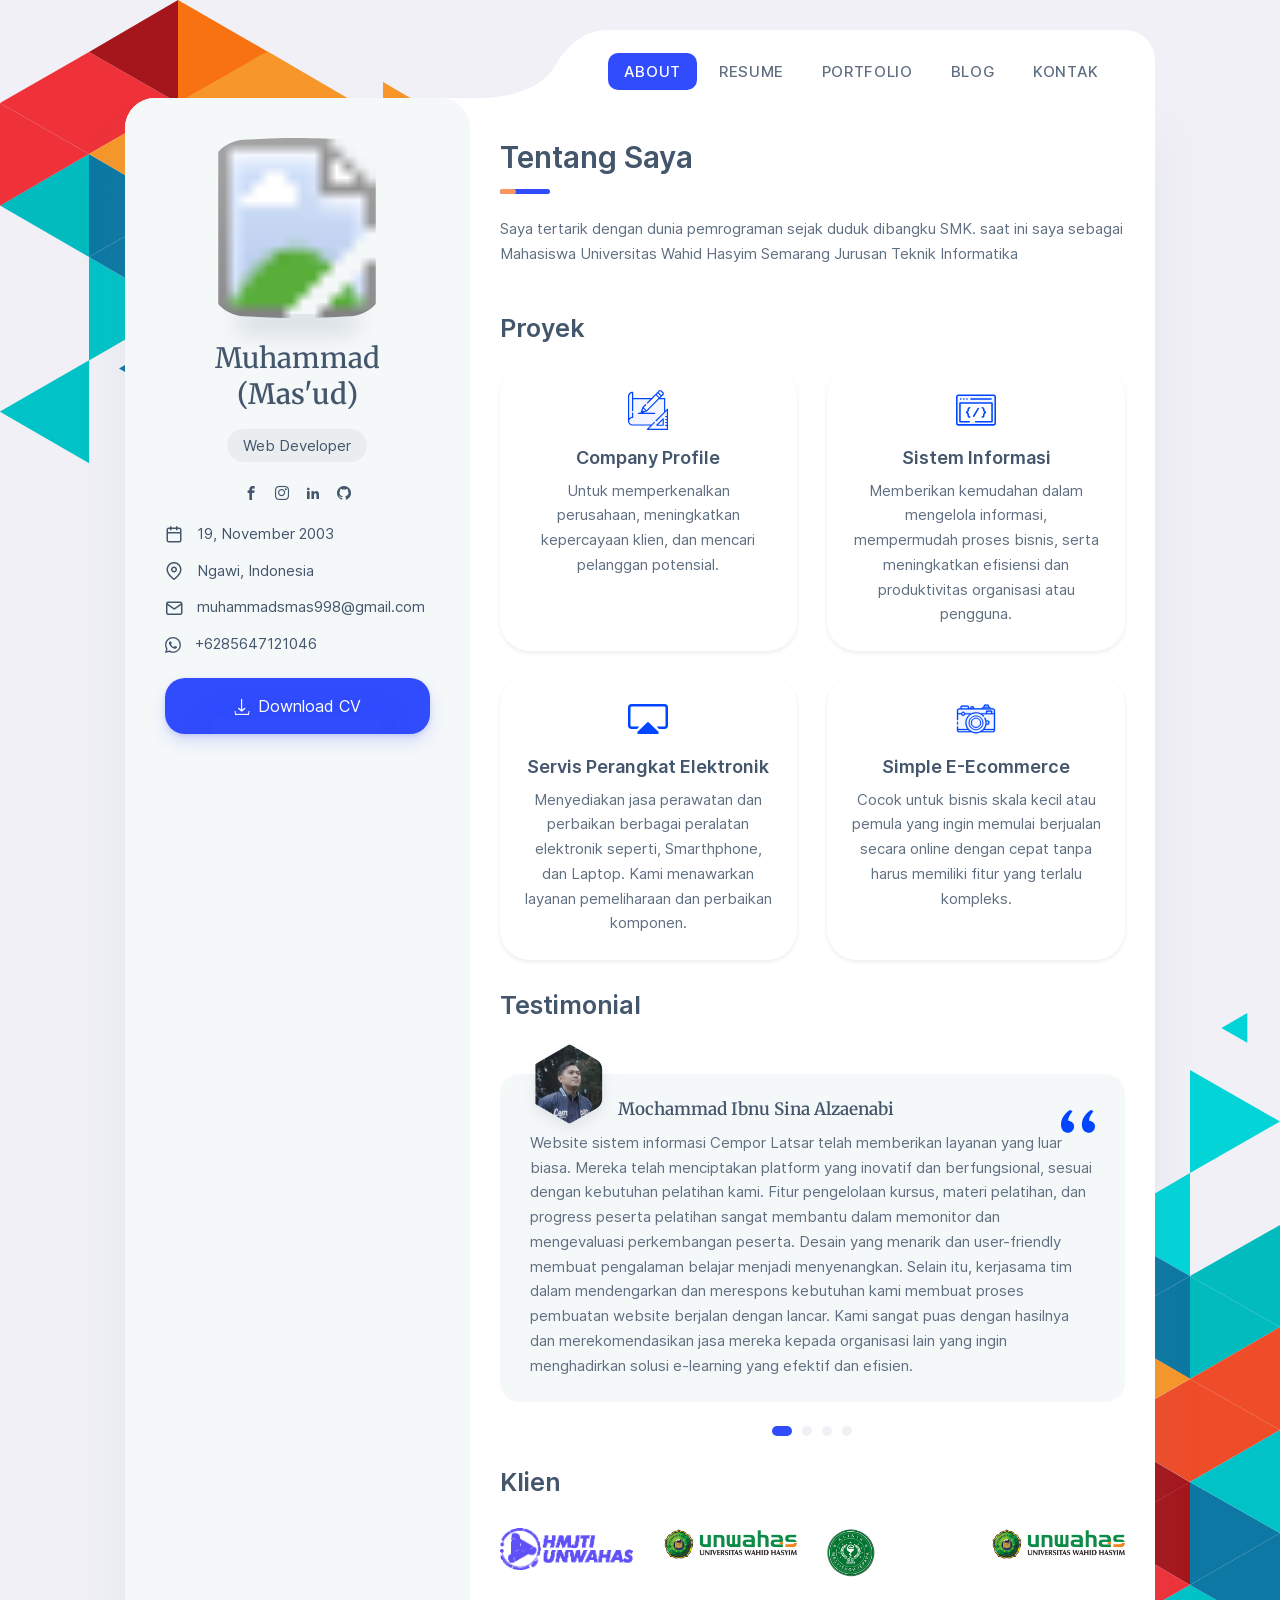
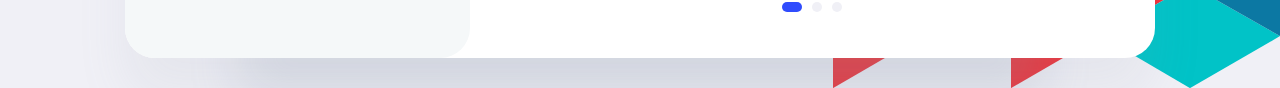
==== index.html @ fe489a7d "first commit" ====
<!DOCTYPE html>
<html lang="en">

<head>
	<meta charset="utf-8" />
	<title>Muhammad Mas'ud - About</title>

	<!-- Meta Data -->
	<meta http-equiv="X-UA-Compatible" content="IE=edge">
	<meta name="viewport" content="width=device-width, initial-scale=1, shrink-to-fit=no">
	<meta name="format-detection" content="telephone=no" />
	<meta name="format-detection" content="address=no" />
	<meta name="author" content="Muhammad Mas'ud" />
	<meta name="description" content="Muhammad Mas'ud" />

	<!-- Twitter data -->
	<meta name="twitter:card" content="summary_large_image">
	<meta name="twitter:site" content="@muhammad mas'ud">
	<meta name="twitter:title" content="Muhammad Mas'ud">
	<meta name="twitter:description" content="Muhammad Mas'ud">
	<meta name="twitter:image" content="./assets/images/social.html">

	<!-- Open Graph data -->
	<meta property="og:title" content="Muhammad Mas'ud" />
	<meta property="og:type" content="website" />
	<meta property="og:url" content="https://mmuhammadmasud.site" />
	<meta property="og:image" content="./assets/images/social.html" />
	<meta property="og:description" content="Muhammad Mas'ud" />
	<meta property="og:site_name" content="Muhammad Mas'ud" />

	<!-- Favicons -->
	<link rel="apple-touch-icon" sizes="57x57" href="./assets/favicon/apple-icon-57x57.png">
	<link rel="apple-touch-icon" sizes="60x60" href="./assets/favicon/apple-icon-60x60.png">
	<link rel="apple-touch-icon" sizes="72x72" href="./assets/favicon/apple-icon-72x72.png">
	<link rel="apple-touch-icon" sizes="76x76" href="./assets/favicon/apple-icon-76x76.png">
	<link rel="apple-touch-icon" sizes="114x114" href="./assets/favicon/apple-icon-114x114.png">
	<link rel="apple-touch-icon" sizes="120x120" href="./assets/favicon/apple-icon-120x120.png">
	<link rel="apple-touch-icon" sizes="144x144" href="./assets/favicon/apple-icon-144x144.png">
	<link rel="apple-touch-icon" sizes="152x152" href="./assets/favicon/apple-icon-152x152.png">
	<link rel="apple-touch-icon" sizes="180x180" href="./assets/favicon/apple-icon-180x180.png">
	<link rel="icon" type="image/png" sizes="192x192" href="./assets/favicon/android-icon-192x192.png">
	<link rel="icon" type="image/png" sizes="32x32" href="./assets/favicon/favicon-32x32.png">
	<link rel="icon" type="image/png" sizes="96x96" href="./assets/favicon/favicon-96x96.png">
	<link rel="icon" type="image/png" sizes="16x16" href="./assets/favicon/favicon-16x16.png">
	<link rel="manifest" href="./assets/favicon/manifest.json">
	<meta name="msapplication-TileColor" content="#ffffff">
	<meta name="msapplication-TileImage" content="./assets/favicon/ms-icon-144x144.png">
	<meta name="theme-color" content="#0043FF">
	<link rel="shortcut icon" href="./assets/favicon/favicon-16x16.png" type="image/png">

	<!-- Styles -->
	<link rel="stylesheet" type="text/css" href="./assets/styles/style.css" />
	<link rel="stylesheet" type="text/css" href="./assets/demo/style-demo.css" />

</head>

<body class="bg-triangles-2 full-page">
	<!-- Preloader -->
	<div class="preloader">
		<div class="preloader__wrap">
			<svg class="spinner-container" viewBox="0 0 52 52">
				<circle class="path" cx="26px" cy="26px" r="20px" fill="none" stroke-width="4px" />
			</svg>
			<div class="preloader__progress"><span></span></div>
		</div>
	</div>

	<main class="main">
		<!-- Menu -->
		<div class="circle-menu">
			<div class="hamburger">
				<div class="line"></div>
				<div class="line"></div>
				<div class="line"></div>
				<div class="hamburger__text">MENU</div>
			</div>
		</div>

		<div class="nav-wrap">
			<ul class="nav">
				<li class="nav__item"><a class="active" href="http://localhost/companyprofile/">About</a></li>
				<li class="nav__item"><a href="http://localhost/companyprofile/resume.html">Resume</a></li>
				<li class="nav__item"><a href="http://localhost/companyprofile/portfolio.html">Portfolio</a></li>
				<li class="nav__item"><a href="http://localhost/companyprofile/blog.html">Blog</a></li>
				<li class="nav__item"><a href="http://localhost/companyprofile/contact.html">Kontak</a></li>
			</ul>
		</div>

		<div class="wrapper sticky-parent">
			<!-- Sidebar -->
			<aside class="sidebar">
				<div class="sticky-column">

				</div>
			</aside>

			<!-- Content -->
			<div class="content">
				<!-- About -->
				<div class="section mt-0">
					<h1 class="title title--h1 title__separate">Tentang Saya</h1>
					<div class="pt-2 pt-sm-3">
						<p>Saya tertarik dengan dunia pemrograman sejak duduk dibangku SMK. saat ini saya sebagai Mahasiswa Universitas Wahid Hasyim Semarang Jurusan Teknik Informatika</p>
					</div>
				</div>

				<!-- What -->
				<div class="section">
					<h2 class="title title--h2">Proyek</h2>
					<div class="row">
						<!-- Case Item -->
						<div class="col-12 col-lg-6 case-item-wrap">
							<div class="case-item border-0 shadow-sm">
								<img class="case-item__icon" src="./assets/img/icon-design.svg" alt="" />
								<h3 class="title title--h3">Company Profile</h3>
								<p class="case-item__caption">Untuk memperkenalkan perusahaan, meningkatkan kepercayaan klien,
									dan mencari pelanggan potensial.</p>
							</div>
						</div>

						<!-- Case Item -->
						<div class="col-12 col-lg-6 case-item-wrap">
							<div class="case-item border-0 shadow-sm">
								<img class="case-item__icon" src="./assets/img/icon-dev.svg" alt="" />
								<h3 class="title title--h3">Sistem Informasi</h3>
								<p class="case-item__caption">Memberikan kemudahan dalam mengelola informasi, mempermudah proses
									bisnis, serta meningkatkan efisiensi dan produktivitas organisasi atau pengguna.</p>
							</div>
						</div>

						<!-- Case Item -->
						<div class="col-12 col-lg-6 case-item-wrap">
							<div class="case-item border-0 shadow-sm">
								<svg class="case-item__icon" style="color: 0045FF;" xmlns="http://www.w3.org/2000/svg" width="16"
									height="16" fill="currentColor" class="bi bi-cast" viewBox="0 0 16 16">
									<path
										d="m7.646 9.354-3.792 3.792a.5.5 0 0 0 .353.854h7.586a.5.5 0 0 0 .354-.854L8.354 9.354a.5.5 0 0 0-.708 0z" />
									<path
										d="M11.414 11H14.5a.5.5 0 0 0 .5-.5v-7a.5.5 0 0 0-.5-.5h-13a.5.5 0 0 0-.5.5v7a.5.5 0 0 0 .5.5h3.086l-1 1H1.5A1.5 1.5 0 0 1 0 10.5v-7A1.5 1.5 0 0 1 1.5 2h13A1.5 1.5 0 0 1 16 3.5v7a1.5 1.5 0 0 1-1.5 1.5h-2.086l-1-1z" />
								</svg>
								<h3 class="title title--h3">Servis Perangkat Elektronik</h3>
								<p class="case-item__caption">Menyediakan jasa perawatan dan perbaikan berbagai peralatan elektronik seperti, Smarthphone, dan Laptop. Kami menawarkan layanan pemeliharaan dan perbaikan komponen.</p>
							</div>
						</div>

						<!-- Case Item -->
						<div class="col-12 col-lg-6 case-item-wrap">
							<div class="case-item border-0 shadow-sm">
								<img class="case-item__icon" src="./assets/img/icon-photo.svg" alt="" />
								<h3 class="title title--h3">Simple E-Ecommerce</h3>
								<p class="case-item__caption">Cocok untuk bisnis skala kecil atau pemula yang ingin memulai
									berjualan secara online dengan cepat tanpa harus memiliki fitur yang terlalu kompleks.</p>
							</div>
						</div>
					</div>
				</div>

				<!-- Testimonials -->
				<div class="section">
					<h2 class="title title--h2">Testimonial</h2>
					<div class="swiper-container js-carousel-review">
						<div class="swiper-wrapper">

							<!-- Item review -->
							<div class="swiper-slide review-item">
								<svg class="avatar avatar--80" viewBox="0 0 84 84">
									<g class="avatar__hexagon">
										<image xlink:href="./assets/img/20230707203414.png" height="100%" width="100%" />
									</g>
								</svg>
								<h4 class="title title--h3">Mochammad Ibnu Sina Alzaenabi</h4>
								<p class="review-item__caption">Website sistem informasi Cempor Latsar
									telah memberikan layanan yang luar biasa. Mereka telah menciptakan platform yang inovatif dan
									berfungsional, sesuai dengan kebutuhan pelatihan kami. Fitur pengelolaan kursus, materi
									pelatihan, dan progress peserta pelatihan sangat membantu dalam memonitor dan mengevaluasi
									perkembangan peserta. Desain yang menarik dan user-friendly membuat pengalaman belajar
									menjadi menyenangkan. Selain itu, kerjasama tim dalam mendengarkan dan merespons kebutuhan
									kami membuat proses pembuatan website berjalan dengan lancar. Kami sangat puas dengan
									hasilnya dan merekomendasikan jasa mereka kepada organisasi lain yang ingin menghadirkan
									solusi e-learning yang efektif dan efisien.</p>
							</div>

							<!-- Item review -->
							<div class="swiper-slide review-item">
								<svg class="avatar avatar--80" viewBox="0 0 84 84">
									<g class="avatar__hexagon">
										<image xlink:href="./assets/img/20230707203739.png" height="100%" width="100%" />
									</g>
								</svg>
								<h4 class="title title--h3">Taufiq</h4>
								<p class="review-item__caption">Kami sangat puas dengan hasil dari pembuatan website company
									profile oleh tim profesional ini. Mereka sangat responsif terhadap permintaan dan kebutuhan
									kami selama proses pembuatan. Desain yang disediakan begitu menarik dan mencerminkan
									identitas perusahaan kami dengan baik. Selain itu, fitur-fitur yang diimplementasikan
									memudahkan pengunjung untuk mendapatkan informasi tentang perusahaan kami. Terima kasih atas
									kerja keras dan dedikasi tim ini dalam menciptakan sebuah platform yang membantu memperkuat
									citra bisnis kami di dunia digital.</p>
							</div>

							<!-- Item review -->
							<div class="swiper-slide review-item">
								<svg class="avatar avatar--80" viewBox="0 0 84 84">
									<g class="avatar__hexagon">
										<image xlink:href="./assets/img/20230707203422.png" height="100%" width="100%" />
									</g>
								</svg>
								<h4 class="title title--h3">Intan Gustini</h4>
								<p class="review-item__caption">Pembuatan website Point of Sale (POS) telah memberikan pelayanan
									yang luar biasa bagi bisnis kami. Mereka berhasil menciptakan platform POS yang canggih dan
									mudah digunakan. Fitur-fitur yang disediakan, seperti manajemen stok, pencatatan penjualan,
									dan integrasi pembayaran, sangat membantu dalam mengoptimalkan proses penjualan dan
									mempercepat transaksi. Desain yang menarik dan responsif membuat pengalaman pengguna semakin
									baik. Tim selalu siap membantu dan merespons pertanyaan kami dengan cepat. Kami merasa sangat
									puas dengan hasil akhirnya dan percaya bahwa website POS ini akan memberikan dampak positif
									bagi bisnis kami. Terima kasih atas kerjasama yang baik dan layanan berkualitas</p>
							</div>

							<!-- Item review -->
							<div class="swiper-slide review-item">
								<svg class="avatar avatar--80" viewBox="0 0 84 84">
									<g class="avatar__hexagon">
										<image xlink:href="./assets/img/20230707203214.png" height="100%" width="100%" />
									</g>
								</svg>
								<h4 class="title title--h3">Doni Ramadhan</h4>
								<p class="review-item__caption">Kami senang bekerja sama dengan tim pembuatan website simple
									e-commerce ini. Mereka telah memberikan solusi yang efisien dan terjangkau untuk kebutuhan
									bisnis kami. Website e-commerce yang dibuat sangat mudah dioperasikan dan memungkinkan kami
									untuk memajang produk kami dengan cepat. Fitur-fitur sederhana seperti keranjang belanja,
									metode pembayaran, dan manajemen pesanan sangat membantu dalam mengelola proses penjualan.
									Desain website yang simpel namun menarik memperkuat citra merek kami. Tim selalu tanggap dan
									siap membantu saat kami membutuhkan dukungan teknis. Kami sangat puas dengan hasilnya dan
									percaya bahwa website e-commerce ini akan membantu bisnis kami tumbuh lebih baik. Terima
									kasih atas kerja keras dan dedikasi tim ini.</p>
							</div>
						</div>

						<div class="swiper-pagination"></div>
					</div>
				</div>

				<!-- Clients -->
				<div class="section">
					<h2 class="title title--h2">Klien</h2>
					<div class="swiper-container js-carousel-clients">
						<div class="swiper-wrapper">
							<!-- Item client -->
							<div class="swiper-slide">
								<a href="https://hmjtiunwahas.site">
									<img src="./assets/img/clients/hmjti_unwahas.png" alt="Cempor Dispora"
										style="max-height: 50px;" />
								</a>
							</div>
							<div class="swiper-slide">
								<a href="https://dev1.unwahas.ac.id/MH/">
									<img src="./assets/img/clients/logoUnwhas.png" alt="Green Education Bandung"
										style="max-height: 50px;" />
								</a>
							</div>
							<div class="swiper-slide">
								<a href="https://">
									<img src="./assets/img/clients/logo-kecil.png" alt="Warung Kopi Gunung Roastery"
										style="max-height: 50px;" />
								</a>
							</div>
							<div class="swiper-slide">
								<a href="https://">
									<img src="./assets/img/clients/logoUnwhas.png" alt="Hayat Atlantic Enterprise"
										style="max-height: 50px;" />
								</a>
							</div>
							<div class="swiper-slide">
								<a href="https://">
									<img src="./assets/img/clients/hmjti_unwahas.png" alt="Karmapack" style="max-height: 50px;" />
								</a>
							</div>
							<div class="swiper-slide">
								<a href="#">
									<img src="./assets/img/clients/coco-logo.png" alt="Coco Infinit" style="max-height: 50px;" />
								</a>
							</div>
						</div>
						<div class="swiper-pagination"></div>
					</div>
				</div>
			</div><!-- Content End -->
		</div><!-- Wrapper End -->
	</main>

	<!-- SVG masks -->
	<svg class="svg-defs">
		<clipPath id="avatar-box">
			<path
				d="M1.85379 38.4859C2.9221 18.6653 18.6653 2.92275 38.4858 1.85453 56.0986.905299 77.2792 0 94 0c16.721 0 37.901.905299 55.514 1.85453 19.821 1.06822 35.564 16.81077 36.632 36.63137C187.095 56.0922 188 77.267 188 94c0 16.733-.905 37.908-1.854 55.514-1.068 19.821-16.811 35.563-36.632 36.631C131.901 187.095 110.721 188 94 188c-16.7208 0-37.9014-.905-55.5142-1.855-19.8205-1.068-35.5637-16.81-36.63201-36.631C.904831 131.908 0 110.733 0 94c0-16.733.904831-37.9078 1.85379-55.5141z" />
		</clipPath>
		<clipPath id="avatar-hexagon">
			<path
				d="M0 27.2891c0-4.6662 2.4889-8.976 6.52491-11.2986L31.308 1.72845c3.98-2.290382 8.8697-2.305446 12.8637-.03963l25.234 14.31558C73.4807 18.3162 76 22.6478 76 27.3426V56.684c0 4.6805-2.5041 9.0013-6.5597 11.3186L44.4317 82.2915c-3.9869 2.278-8.8765 2.278-12.8634 0L6.55974 68.0026C2.50414 65.6853 0 61.3645 0 56.684V27.2891z" />
		</clipPath>
	</svg>

	<!-- Demo Menu -->
	<!-- <div class="btnSlideNav slideOpen"></div>
	<div class="btnSlideNav slideClose"></div>
	<ul class="slideNav">
		<li class="slideNav__item"><a href="one-page.html">1. Single page</a></li>
		<li class="slideNav__item"><a href="background-2.html">2. Background 2</a></li>
		<li class="slideNav__item"><a href="background-3.html">3. Background 3</a></li>
		<li class="slideNav__item"><a href="background-4.html">4. Background 4</a></li>
		<li class="slideNav__item"><a href="background-5.html">5. Background 5</a></li>
		<li class="slideNav__item"><a href="background-6.html">6. Background 6</a></li>
	</ul>
	<div class="overlay-slideNav"></div> -->
	<!-- Demo Menu -->

	<!-- JavaScripts -->
	<script src="./assets/js/jquery-3.4.1.min.js"></script>
	<script src="./assets/js/plugins.min.js"></script>
	<script src="./assets/js/common.js"></script>

	<script src="./assets/demo/plugins-demo.js"></script>
	<script src="./assets/scriptv2.js"></script>
</body>

</html>
---- assets/styles/style.css ----
/* ------------------------------------------------
 Author: ArtStyles (Art)
 
 Template Name: vCard 2
 version: 1.1.0
------------------------------------------------ */
/* ------------------------------------------------

 - General Styles
 - Typography
 - Preloader
 - Form
 - Button
 - Preloader
 - Header
 - Sections
 - Navbar
 - Footer
 - Cases
 - Clients
 - Contact
 - Single post
 - Footer
 - Contact
 - Portfolio
 - News
 - Single news
 - Testimonials
 - Timeline
 - Other
 
------------------------------------------------ */
@import url(vendors/bootstrap.min.css);
@import url(vendors/swiper.min.css);
@import url(vendors/simplebar.min.css);
@import url(../icons/style.css);
@import url("../font/inter.css");
@import url("https://fonts.googleapis.com/css?family=Merriweather:400,900&amp;display=swap");

/* -----------------------------------------------------------------
    - General Styles
----------------------------------------------------------------- */
*,
::before,
::after {
  background-repeat: no-repeat;
  box-sizing: border-box;
}

html {
  font-size: 16px;
  -webkit-overflow-scrolling: touch;
  -webkit-box-sizing: border-box;
  box-sizing: border-box;
  -ms-overflow-x: hidden;
}

body,
html {
  font-size: 1rem;
  -webkit-text-size-adjust: 100%;
}

body {
  background: #F0F0F6;
  color: #5F6F81;
  font-family: "Inter", sans-serif;
  font-size: 0.9375rem;
  font-weight: 400;
  line-height: 1.65;
  min-height: 100vh;
  overflow-x: hidden;
  -ms-overflow-style: scrollbar;
  -webkit-font-smoothing: antialiased;
}

@media only screen and (max-width: 580px) {
  body {
    line-height: 1.6;
  }
}

html.is-scroll-disabled body {
  height: 100vh;
  overflow: hidden;
}

@media all and (-ms-high-contrast: none),
(-ms-high-contrast: active) {
  html.is-scroll-disabled {
    overflow: hidden;
  }
}

.no-scroll {
  overflow: hidden;
  -ms-overflow-style: none;
}

.no-scroll-height {
  overflow-x: hidden;
}

.svg-defs {
  position: absolute;
  height: 0;
  width: 0;
}

@media screen and (-ms-high-contrast: active),
(-ms-high-contrast: none) {
  .full-page {
    overflow: auto;
  }
}

.bg-triangles {
  background-image: url(./triangle-top.svg), url(./triangle-bottom.svg);
  background-position: right top, left bottom;
  background-repeat: no-repeat;
  background-size: inherit;
  background-attachment: fixed;
}

@media only screen and (max-width: 991px) {
  .bg-triangles {
    background-size: contain;
  }
}

.bg-triangles-2 {
  background-image: url(./triangles-top-2.svg), url(./triangles-bottom-2.svg);
  background-position: left top, right bottom;
  background-repeat: no-repeat;
  background-size: inherit;
}

@media only screen and (max-width: 580px) {
  .bg-triangles-2 {
    background-size: contain;
  }
}

.bg-peach {
  background-image: linear-gradient(111.59deg, #FFF2E7 0%, #FFCADA 99.08%);
  background-attachment: fixed;
}

.bg-orange {
  background-image: linear-gradient(111.59deg, #FFC956 0%, #FF9F4D 99.08%);
  background-attachment: fixed;
}

.bg-azure {
  background-image: linear-gradient(128.99deg, #00F1E2 10.98%, #2CD5EF 90.23%);
  background-attachment: fixed;
}

.bg-green {
  background-image: linear-gradient(135deg, #9be15d 0%, #00d9a6 100%);
  background-attachment: fixed;
}

/* -----------------------------------------------------------------
    - Typography
----------------------------------------------------------------- */
h1,
h2,
h3,
h4,
h5,
h6 {
  color: #44566C;
  font-family: "Inter", sans-serif;
  font-weight: 600;
  line-height: 1.3;
}

.title--h1 {
  font-size: 1.875rem;
  margin-bottom: 1.1875rem;
}

@media only screen and (max-width: 580px) {
  .title--h1 {
    font-size: 1.6875rem;
  }
}

.title--h2 {
  font-size: 1.5625rem;
  margin-bottom: 1.375rem;
}

@media only screen and (max-width: 580px) {
  .title--h2 {
    font-size: 1.5rem;
    margin-bottom: 1.1875rem;
  }
}

.title--h3 {
  font-size: 1.125rem;
  margin-bottom: 0.625rem;
}

@media only screen and (max-width: 580px) {
  .title--h3 {
    font-size: 1.0625rem;
    margin-bottom: 0.5rem;
  }
}

.title--h4 {
  font-size: 1.0625rem;
  margin-bottom: 0.8125rem;
}

@media only screen and (max-width: 580px) {
  .title--h4 {
    font-size: 1rem;
  }
}

.title--center {
  text-align: center;
}

.title--tone {
  color: #304CFD;
}

.title-icon {
  margin-right: 0.5rem;
  margin-top: -0.25rem;
  height: 2.5rem;
  width: 2.5rem;
}

@media only screen and (max-width: 580px) {
  .title-icon {
    height: 1.9230769231rem;
    width: 1.9230769231rem;
  }
}

.title__separate {
  margin-bottom: 1.5rem;
  position: relative;
}

.title__separate::before,
.title__separate::after {
  content: '';
  background-color: #304CFD;
  border-radius: 0.5rem;
  height: 0.3125rem;
  position: absolute;
  bottom: -1.0625rem;
  left: 0;
  width: 3.12rem;
  z-index: 1;
}

.title__separate::after {
  background-color: #FF965D;
  width: 1rem;
}

@media only screen and (max-width: 580px) {
  .title__separate {
    margin-bottom: 0.8125rem;
  }

  .title__separate::before,
  .title__separate::after {
    height: 0.1875rem;
    bottom: -0.625rem;
  }

  .title__separate::before {
    width: 3rem;
  }

  .title__separate::after {
    width: 1rem;
  }
}

.weight--400 {
  font-weight: 400;
}

.weight--500 {
  font-weight: 500;
}

.weight--600 {
  font-weight: 600;
}

.weight--700 {
  font-weight: 700;
}

.color--light {
  color: #8697A8;
}

.color--dark {
  color: #44566C;
}

.block-quote {
  font-size: 1.3125rem;
  font-weight: 400;
  font-style: italic;
  margin: 1.8125rem 0 1.8125rem 0.1875rem;
  position: relative;
  line-height: 1.6;
}

@media only screen and (max-width: 991px) {
  .block-quote {
    padding-left: 3.8125rem;
  }
}

@media only screen and (max-width: 768px) {
  .block-quote {
    font-size: 1.125rem;
    margin: 1.0625rem 0 1.3125rem;
    padding-left: 0;
    padding-top: 2.375rem;
  }
}

.block-quote::before {
  background-image: url(./icon-quote.svg);
  background-repeat: no-repeat;
  background-position: center;
  background-size: cover;
  content: '';
  height: 1.5625rem;
  margin: 0 auto;
  position: absolute;
  top: 0;
  left: -2.5625rem;
  width: 28px;
}

@media only screen and (max-width: 991px) {
  .block-quote::before {
    left: 0;
  }
}

.block-quote__author {
  font-size: 1rem;
  font-style: normal;
  display: block;
  margin-top: 0.625rem;
  padding-left: 3rem;
  position: relative;
}

@media only screen and (max-width: 768px) {
  .block-quote__author {
    font-size: 0.875rem;
    margin-top: 0;
    padding-left: 2rem;
  }
}

.block-quote__author::before {
  content: '';
  background-color: #44566C;
  height: 0.0625rem;
  margin-bottom: auto;
  margin-top: auto;
  position: absolute;
  top: 0;
  bottom: 0;
  left: 0;
  width: 2rem;
}

@media only screen and (max-width: 768px) {
  .block-quote__author::before {
    width: 1rem;
  }
}

a {
  color: #304CFD;
  cursor: pointer;
  text-decoration: none;
  -webkit-text-decoration-skip: objects;
  transition: color 0.3s cubic-bezier(0.72, 0.16, 0.345, 0.875);
}

a:hover {
  color: #304CFD;
  outline: none;
  text-decoration: underline;
}

a.decoration--none {
  text-decoration: none;
}

.description {
  color: #F5F8F9;
  margin-bottom: 1.875rem;
}

.foreword {
  color: #F5F8F9;
  font-size: 1.125rem;
}

.separation {
  background-color: rgba(134, 151, 168, 0.2);
  height: 0.0625rem;
  margin: 2rem 0;
}

img {
  max-width: 100%;
  -webkit-user-select: none;
  -moz-user-select: none;
  -ms-user-select: none;
  user-select: none;
}

iframe {
  background-color: #44566C;
  border: 0;
  display: block;
  height: 100%;
  width: 100%;
}

.cover {
  object-fit: cover;
  object-position: center;
  font-family: 'object-fit: cover; object-position: center;';
  height: 100%;
  width: 100%;
}

::-moz-selection {
  background: transparent;
  color: #304CFD;
}

::selection {
  background: transparent;
  color: #304CFD;
}

/* -----------------------------------------------------------------
    - Form
----------------------------------------------------------------- */
.input,
.textarea,
select,
.custom-select {
  background-color: #F5F8F9;
  border: 1px solid #F5F8F9;
  border-radius: 20px;
  box-shadow: none;
  color: #44566C;
  font-size: 0.9375rem;
  height: auto;
  padding: 1rem 1.375rem;
  position: relative;
  width: 100%;
  -webkit-appearance: none;
  -moz-appearance: none;
  appearance: none;
}

@media only screen and (max-width: 580px) {

  .input,
  .textarea,
  select,
  .custom-select {
    padding: 0.625rem 1.125rem;
  }
}

.input:focus,
.textarea:focus,
select:focus,
.custom-select:focus {
  background-color: #F5F8F9;
  color: #44566C;
  box-shadow: none;
  outline: none;
}

.input {
  line-height: inherit;
}

@media all and (-ms-high-contrast: none),
(-ms-high-contrast: active) {
  .input {
    line-height: 0;
  }
}

.input--white {
  background-color: #fff;
}

.input--white:focus {
  background-color: #fff;
}

.input__icon {
  padding-left: 2.8125rem;
}

@media only screen and (max-width: 580px) {
  .input__icon {
    padding-left: 1.125rem;
  }
}

.textarea {
  border-radius: 20px;
  display: block;
  padding: 0.8125rem 1.1875rem;
  resize: none;
}

.form-group {
  margin-bottom: 2rem;
  position: relative;
}

@media only screen and (max-width: 580px) {
  .form-group {
    margin-bottom: 1.6875rem;
  }
}

.form-group .font-icon {
  color: #8697A8;
  font-size: 1.0625rem;
  margin: auto 2rem;
  position: absolute;
  top: 0;
  bottom: 0;
  left: 0;
  height: 1rem;
  width: 1rem;
  z-index: 1;
}

@media only screen and (max-width: 580px) {
  .form-group .font-icon {
    display: none;
  }
}

.help-block {
  position: absolute;
  font-size: 0.75rem;
  line-height: 1.4;
  padding-top: 0.3125rem;
  padding-left: 0.375rem;
}

@media only screen and (max-width: 580px) {
  .help-block {
    font-size: 0.6875rem;
  }
}

.help-block ul {
  padding: 0;
}

.with-errors {
  color: #FF3D57;
}

.has-error input,
.has-error textarea,
.has-error input:focus,
.has-error textarea:focus {
  border-color: #FF3D57;
}

#validator-contact {
  font-size: 0.875rem;
  margin-top: 1rem;
}

.form-control::-webkit-input-placeholder {
  color: #8697A8;
}

.form-control::-moz-placeholder {
  color: #8697A8;
}

.form-control:-ms-input-placeholder {
  color: #8697A8;
}

.form-control::-ms-input-placeholder {
  color: #8697A8;
}

.form-control::placeholder {
  color: #8697A8;
}

input:invalid,
textarea:invalid {
  outline: none !important;
}

.custom-control-input:focus~.custom-control-label::before {
  box-shadow: 0 0 0 0.1875rem rgba(48, 76, 253, 0.25);
}

.custom-control-input:focus:not(:checked)~.custom-control-label::before {
  border-color: #304CFD;
}

.custom-control-input:not(:disabled):active~.custom-control-label::before {
  border-color: #fff;
  background-color: transparent;
}

.custom-control-input:checked~.custom-control-label::before {
  border-color: #304CFD;
  background-color: #304CFD;
}

.custom-control-label {
  line-height: 1.55;
  padding-left: 0.5rem;
}

.custom-control-label::before {
  background-color: transparent;
  border: 1px solid #F0F0F6;
}

select,
.custom-select {
  background: url("data:image/svg+xml,%3csvg xmlns='http://www.w3.org/2000/svg' viewBox='0 0 4 5'%3e%3cpath fill='%23fff' d='M2 0L0 2h4zm0 5L0 3h4z'/%3e%3c/svg%3e") no-repeat right 0.1rem center/10px 16px;
}

select option,
.custom-select option {
  color: #44566C;
}

.dropdown-menu {
  border: 0;
  box-shadow: 0 0.5rem 2.5rem rgba(134, 151, 168, 0.25);
  color: #5F6F81;
  font-size: 0.9375rem;
}

.dropdown-menu::before {
  content: '';
  border-left: 0.375rem solid transparent;
  border-right: 0.375rem solid transparent;
  border-bottom: 0.375rem solid #fff;
  height: 0;
  position: absolute;
  top: -0.375rem;
  left: 1.6875rem;
  width: 0;
}

.dropdown.dropup .dropdown-menu::before {
  border-left: 0.375rem solid transparent;
  border-right: 0.375rem solid transparent;
  border-top: 0.375rem solid #fff;
  border-bottom: 0.375rem solid transparent;
  top: auto;
  bottom: -0.75rem;
}

.badge {
  font-size: 0.9375rem;
  font-weight: 400;
  border-radius: 20px;
  padding: 0.5625rem 1rem;
}

.badge--light {
  background-color: #F5F8F9;
  color: #44566C;
}

.badge--gray {
  background-color: #E9EDF0;
  color: #44566C;
}

.badge--dark {
  background-color: #44566C;
  color: #fff;
}

.badge--blue {
  background-color: #304CFD;
  color: #fff;
}

.badge--blue-gradient {
  background-image: linear-gradient(111.59deg, #FFF2E7 0%, #FFCADA 99.08%);
  color: #fff;
}

.badge--aqua {
  background-color: #FF965D;
  color: #fff;
}

.badge--red {
  background-color: #FF3D57;
  color: #fff;
}

.tooltip {
  font-family: "Inter", sans-serif;
}

.tooltip-inner {
  max-width: 12.5rem;
  padding: 0.25rem 0.5625rem 0.25rem;
  background-color: #44566C;
  border-radius: 0.25rem;
  box-shadow: 0 1rem 2rem rgba(134, 151, 168, 0.25), 0 0.125rem 1rem rgba(134, 151, 168, 0.5);
}

.tooltip.show {
  opacity: 1;
}

.bs-tooltip-top .arrow::before,
.bs-tooltip-auto[x-placement^="top"] .arrow::before {
  border-width: 0.3125rem 0.3125rem 0;
  border-top-color: #44566C;
}

.bs-tooltip-right .arrow::before,
.bs-tooltip-auto[x-placement^="right"] .arrow::before {
  border-width: 0.3125rem 0.3125rem 0.3125rem 0;
  border-right-color: #44566C;
}

.bs-tooltip-left .arrow::before,
.bs-tooltip-auto[x-placement^="left"] .arrow::before {
  border-width: 0.3125rem 0 0.3125rem 0.3125rem;
  border-left-color: #44566C;
}

.bs-tooltip-bottom .arrow::before,
.bs-tooltip-auto[x-placement^="bottom"] .arrow::before {
  border-width: 0 0.3125rem 0.3125rem;
  border-bottom-color: #44566C;
}

.progress {
  background-color: rgba(68, 86, 108, 0.1);
  border-radius: 20px;
  height: 1.5rem;
  margin-bottom: 1.5rem;
  overflow: inherit;
  position: relative;
  text-align: right;
}

@media only screen and (max-width: 580px) {
  .progress {
    margin-bottom: 1rem;
  }
}

.progress:last-child {
  margin-bottom: 0;
}

.progress-bar {
  background-color: #304CFD;
  border-radius: 20px;
  overflow: hidden;
  position: relative;
  width: 0%;
  z-index: 1;
}

.progress .progress-text {
  display: flex;
  align-items: center;
  justify-content: space-between;
  height: 100%;
  padding-left: 0.8125rem;
  padding-right: 0.8125rem;
  position: absolute;
  top: 0;
  left: 0;
  width: 100%;
  z-index: 1;
}

.progress .progress-text>* {
  min-width: 0;
}

@media screen and (-ms-high-contrast: active),
(-ms-high-contrast: none) {
  .progress-text span:nth-child(2) {
    float: right;
  }
}

.btn {
  background-color: #304CFD;
  border-radius: 20px;
  border: 0;
  box-shadow: 0 0.5rem 1rem rgba(48, 76, 253, 0.15), 0 0.125rem 0.25rem rgba(48, 76, 253, 0.15);
  color: #fff;
  cursor: pointer;
  font-size: 1rem;
  font-weight: 400;
  line-height: inherit;
  overflow: hidden;
  padding: 0.9375rem 1.5rem;
  position: relative;
  transition: .4s ease-in-out;
  white-space: nowrap;
  z-index: 1;
}

.btn:hover {
  color: #fff;
  box-shadow: none;
  opacity: .9;
}

.btn:hover span {
  width: 30rem;
  height: 30rem;
}

.btn:focus {
  box-shadow: 0 1.5rem 2.5rem rgba(48, 76, 253, 0.1), 0 0.5rem 1rem rgba(48, 76, 253, 0.1);
}

.btn::before {
  content: '';
  box-shadow: 0 0.25rem 2rem rgba(48, 76, 253, 0.25), 0 0.25rem 1rem rgba(48, 76, 253, 0.25);
  margin: 0 auto;
  height: 1rem;
  position: absolute;
  right: 0;
  bottom: 0;
  left: 0;
  width: 64%;
  z-index: -1;
}

.btn span {
  background-color: rgba(255, 255, 255, 0.1);
  border-radius: 50%;
  display: block;
  width: 0;
  height: 0;
  position: absolute;
  transition: width .4s ease-in-out, height .4s ease-in-out;
  transform: translate(-50%, -50%);
  z-index: -1;
}

.btn .font-icon {
  margin-right: 0.1875rem;
}

button:focus {
  outline: none;
}

/* -----------------------------------------------------------------
    - Preloader
----------------------------------------------------------------- */
.preloader {
  display: flex;
  align-items: center;
  justify-content: center;
  background-color: #fff;
  position: fixed;
  top: 0;
  left: 0;
  width: 100%;
  height: 100%;
  overflow: hidden;
  text-align: center;
  z-index: 1106;
  opacity: 1;
}

.preloader>* {
  min-width: 0;
}

.preloader__wrap {
  width: 100%;
  max-width: 9.375rem;
}

.preloader__progress {
  background: #fff;
  height: 0.125rem;
  position: absolute;
  top: 0;
  left: 0;
  overflow: hidden;
  width: 100%;
}

.preloader__progress span {
  background: #304CFD;
  position: absolute;
  top: 0;
  left: 0;
  height: 100%;
  width: 0;
}

/* -----------------------------------------------------------------
    - Sidebar
----------------------------------------------------------------- */
.sidebar {
  display: flex;
  flex-direction: column;
  justify-content: center;
  background-color: #F5F8F9;
  border-radius: 30px;
  padding: 2.5rem;
  /* width: 17.5rem; */
  text-align: center;
}

.sidebar>* {
  min-width: 0;
}

@media only screen and (max-width: 991px) {
  .sidebar {
    align-items: center;
    border-radius: 30px;
    flex: 0 0 100%;
    width: 100%;
  }
}

@media only screen and (max-width: 768px) {
  .sidebar {
    padding: 2rem;
  }
}

.full-page .sidebar {
  justify-content: flex-start;
}

.sidebar .avatar {
  margin-bottom: 1.375rem;
  margin-left: auto;
  margin-right: auto;
}

@media only screen and (max-width: 580px) {
  .sidebar .avatar {
    margin-bottom: 1rem;
  }
}

.sidebar__user-name {
  font-family: "Merriweather", serif;
  font-size: 1.75rem;
  margin-bottom: 1rem;
}

@media only screen and (max-width: 580px) {
  .sidebar__user-name {
    font-size: 1.625rem;
    margin-bottom: 0.8125rem;
  }
}

.sidebar .btn {
  flex: 0 0 auto;
  display: block;
  width: 100%;
}

@media only screen and (max-width: 991px) {
  .sidebar .btn {
    margin-left: auto;
    margin-right: auto;
    width: 40%;
  }
}

@media only screen and (max-width: 580px) {
  .sidebar .btn {
    width: 100%;
  }
}

.contact-block {
  color: #44566C;
  font-size: 0.9375rem;
  list-style: none;
  padding-left: 0;
  margin-bottom: 1.3125rem;
}

@media only screen and (max-width: 991px) {
  .contact-block {
    display: inline-block;
    margin-left: auto;
    margin-right: auto;
    width: 100%;
  }
}

.contact-block__item {
  display: flex;
  align-items: center;
  margin-bottom: 0.75rem;
  overflow: hidden;
  text-overflow: ellipsis;
  white-space: nowrap;
}

.contact-block__item>* {
  min-width: 0;
}

@media only screen and (max-width: 991px) {
  .contact-block__item {
    justify-content: center;
  }
}

.contact-block__item a {
  color: #44566C;
  text-decoration: none;
}

.contact-block__item a:hover {
  color: #304CFD;
}

.contact-block .font-icon {
  font-size: 1.125rem;
  margin-right: 0.875rem;
}

.sticky-column {
  width: 100%;
}

.sticky-column.is_stuck {
  margin-top: 1.875rem;
  margin-bottom: 2.5rem;
}

.sticky-column.is_stuck .avatar {
  margin-top: 0;
}

/* -----------------------------------------------------------------
    - Sections
----------------------------------------------------------------- */
.main {
  display: flex;
  flex-direction: column;
  align-items: center;
  justify-content: center;
  height: 100vh;
  padding: 1.875rem;
}

.main>* {
  min-width: 0;
}

@media only screen and (max-width: 991px) {
  .main {
    justify-content: normal;
    margin-top: 2rem;
    height: 100%;
    padding: 0.9375rem;
  }
}

@media only screen and (max-width: 768px) {
  .main {
    margin-top: 0;
  }
}

.full-page .main {
  height: 100%;
}

.wrapper {
  background-color: #fff;
  border-radius: 30px 0 30px 30px;
  box-shadow: 0 2.5rem 3.125rem rgba(134, 151, 168, 0.1);
  display: flex;
  max-height: 42.5rem;
  height: 100%;
  margin-left: auto;
  margin-right: auto;
  max-width: 64.375rem;
  position: relative;
  width: 100%;
}

.wrapper>* {
  min-width: 0;
}

.wrapper::before {
  content: '';
  box-shadow: 0 2.5rem 3.125rem rgba(134, 151, 168, 0.2);
  position: absolute;
  right: 0;
  bottom: 0;
  left: 0;
  margin: 0 auto;
  height: 5rem;
  width: 78%;
  z-index: -1;
}

@media only screen and (max-width: 991px) {
  .wrapper {
    flex-direction: column;
    border-radius: 0 0 30px 30px;
    margin-bottom: 2rem;
    max-height: 100%;
    width: 80%;
  }
}

@media only screen and (max-width: 768px) {
  .wrapper {
    border-radius: 30px;
    margin-top: 4rem;
    width: 86%;
  }
}

@media only screen and (max-width: 580px) {
  .wrapper {
    margin-top: 0;
    margin-bottom: 0;
    width: 100%;
  }
}

.full-page .wrapper {
  max-height: 100%;
}

.wrapper--shadow-orange {
  box-shadow: 0 2.5rem 3.125rem rgba(177, 68, 27, 0.1);
}

.wrapper--shadow-orange::before {
  box-shadow: 0 2.5rem 3.125rem rgba(177, 68, 27, 0.2);
}

.wrapper--shadow-azure {
  box-shadow: 0 2.5rem 3.125rem rgba(20, 93, 104, 0.1);
}

.wrapper--shadow-azure::before {
  box-shadow: 0 2.5rem 3.125rem rgba(20, 93, 104, 0.2);
}

.content {
  max-height: 42.5rem;
  margin-top: 2.5rem;
  margin-bottom: 1.875rem;
  padding-left: 1.875rem;
  padding-right: 1.875rem;
  width: calc(100% - 280px);
  position: relative;
}

@media only screen and (max-width: 991px) {
  .content {
    margin-top: 2rem;
    margin-bottom: 2rem;
    padding-left: 2rem;
    padding-right: 2rem;
    max-height: 100%;
    width: 100%;
  }
}

@media only screen and (max-width: 580px) {
  .content {
    padding-left: 1rem;
    padding-right: 1rem;
    margin-bottom: 1rem;
  }
}

.full-page .content {
  max-height: 100%;
  height: 100%;
}

.section {
  margin-top: 1.8125rem;
  padding: .1px 0;
}

@media only screen and (max-width: 580px) {
  .section {
    margin-top: 1.5rem;
  }
}

.js-image {
  background-size: cover;
  background-position: center;
  height: 100%;
  width: 100%;
}

.box-gray {
  background-color: #F5F8F9;
  border-radius: 30px;
  padding: 2rem 1.875rem;
}

@media only screen and (max-width: 768px) {
  .box-gray {
    border-radius: 20px;
    padding: 0.9375rem;
  }
}

.overlay {
  position: relative;
}

.overlay::before,
.overlay--45::before,
.overlay--80::before {
  content: '';
  background-color: rgba(68, 86, 108, 0.35);
  position: absolute;
  top: 0;
  left: 0;
  height: 100%;
  width: 100%;
  z-index: 2;
}

.overlay--45::before {
  background-color: rgba(68, 86, 108, 0.45);
}

.overlay--80::before {
  background-color: rgba(68, 86, 108, 0.8);
}

.avatar-wrap {
  position: relative;
  z-index: 1;
}

.avatar-wrap::before {
  content: '';
  box-shadow: 0 1rem 1.5rem rgba(134, 151, 168, 0.4);
  border-radius: 1rem;
  position: absolute;
  right: 0;
  bottom: 0.25rem;
  left: 0;
  margin: 0 auto;
  height: 1rem;
  width: 7.5rem;
  z-index: -1;
}

.avatar {
  display: block;
  height: 100%;
  width: 100%;
}

.avatar--180 {
  max-height: 11.25rem;
  max-width: 11.25rem;
  height: 11.25rem;
  width: 11.25rem;
}

@media only screen and (max-width: 991px) {
  .avatar--180 {
    max-height: 12.5rem;
    max-width: 12.5rem;
    height: 12.5rem;
    width: 12.5rem;
  }
}

.avatar--80 {
  max-height: 5rem;
  max-width: 5rem;
  filter: drop-shadow(0 0.25rem 0.25rem rgba(134, 151, 168, 0.1)) drop-shadow(0 0.5rem 0.5rem rgba(134, 151, 168, 0.1));
}

@media only screen and (max-width: 580px) {
  .avatar--80 {
    max-height: 4.5454545455rem;
    max-width: 4.5454545455rem;
  }
}

.avatar--60 {
  max-height: 60px;
  max-width: 60px;
  filter: drop-shadow(0 0.25rem 0.25rem rgba(134, 151, 168, 0.1)) drop-shadow(0 0.5rem 0.5rem rgba(134, 151, 168, 0.1));
}

@media only screen and (max-width: 580px) {
  .avatar--60 {
    max-height: 45.1127819549px;
    max-width: 45.1127819549px;
  }
}

.avatar__box {
  -webkit-clip-path: url(#avatar-box);
  clip-path: url(#avatar-box);
}

.avatar__hexagon {
  -webkit-clip-path: url(#avatar-hexagon);
  clip-path: url(#avatar-hexagon);
}

.avatar image {
  height: 100%;
  width: 100%;
}

.social {
  line-height: 0;
  margin-top: 1.5rem;
  margin-bottom: 1.375rem;
}

.social__link {
  color: #44566C;
  display: inline-block;
  font-size: 0.875rem;
  margin-left: 0.8125rem;
  text-decoration: none;
}

.social__link:hover {
  cursor: pointer;
  text-decoration: none;
}

.social__link:first-child {
  margin-left: 0;
}

.pt-6 {
  padding-top: 5rem;
}

/* -----------------------------------------------------------------
    - Navbar
----------------------------------------------------------------- */
.circle-menu {
  background: #304CFD;
  border-radius: 50% 0 50% 50%;
  box-shadow: 0 1.5rem 2.5rem rgba(48, 76, 253, 0.1), 0 0.5rem 1rem rgba(48, 76, 253, 0.1);
  display: flex;
  align-items: center;
  justify-content: center;
  height: 3.75rem;
  pointer-events: none;
  visibility: hidden;
  position: fixed;
  top: 0;
  right: 0;
  width: 3.75rem;
  z-index: 1101;
}

.circle-menu>* {
  min-width: 0;
}

@media only screen and (max-width: 768px) {
  .circle-menu {
    pointer-events: all;
    visibility: visible;
  }
}

.open-menu .circle-menu {
  box-shadow: 0 0 0 0.0625rem rgba(48, 76, 253, 0.5);
  background-image: none;
}

.hamburger {
  cursor: pointer;
  color: #fff;
  text-align: center;
}

.hamburger .line {
  background-color: #fff;
  border-radius: 0.25rem;
  display: block;
  margin: 0.3125rem 0;
  height: 0.1875rem;
  width: 1.5rem;
  opacity: 0;
  transition: all 0.2s ease-in-out;
}

.hamburger .line:nth-child(2) {
  margin-left: 0.25rem;
  width: 1.25rem;
}

@media only screen and (max-width: 580px) {
  .hamburger .line {
    margin: 0.25rem 0;
    height: 0.125rem;
    width: 1.125rem;
  }

  .hamburger .line:nth-child(2) {
    width: 0.875rem;
  }
}

.hamburger.is-active .line:nth-child(1) {
  opacity: 1;
  transform: translateY(8px) rotate(45deg);
}

@media only screen and (max-width: 580px) {
  .hamburger.is-active .line:nth-child(1) {
    transform: translateY(6px) rotate(45deg);
  }
}

.hamburger.is-active .line:nth-child(2) {
  opacity: 0;
  transform: rotate(45deg);
}

.hamburger.is-active .line:nth-child(3) {
  opacity: 1;
  transform: translateY(-8px) rotate(-45deg);
}

@media only screen and (max-width: 580px) {
  .hamburger.is-active .line:nth-child(3) {
    transform: translateY(-6px) rotate(-45deg);
  }
}

.hamburger__text {
  font-size: 0.75rem;
  position: absolute;
  top: 33%;
  left: 0;
  width: 100%;
}

.hamburger.is-active .hamburger__text {
  opacity: 0;
}

.nav-wrap {
  display: flex;
  max-width: 64.375rem;
  width: 100%;
}

.nav-wrap>* {
  min-width: 0;
}

@media only screen and (max-width: 991px) {
  .nav-wrap {
    width: 80%;
  }
}

@media only screen and (max-width: 768px) {
  .nav-wrap {
    height: 100%;
    position: fixed;
    top: 0;
    transition: all .4s ease-in-out;
    visibility: hidden;
    width: 100%;
    z-index: 1001;
  }

  .nav-wrap::before {
    content: '';
    background-color: #304CFD;
    border-radius: 50% 0 50% 50%;
    height: 3.75rem;
    position: absolute;
    top: 0;
    right: 0;
    transition: all .3s ease-in-out;
    width: 3.75rem;
    z-index: 0;
  }
}

.open-menu .nav-wrap {
  visibility: visible;
}

.open-menu .nav-wrap::before {
  border-radius: 0;
  height: 100rem;
  width: 100rem;
}

.open-menu .nav-wrap .nav {
  opacity: 1;
  transform: translateY(0%);
}

.nav {
  background-color: #fff;
  border-radius: 0 30px 0 0;
  color: #5F6F81;
  display: flex;
  align-items: center;
  justify-content: center;
  font-weight: 500;
  height: 4.25rem;
  letter-spacing: .04rem;
  margin-left: auto;
  padding-top: 1rem;
  padding-right: 2.5rem;
  position: relative;
  bottom: -0.1px;
  z-index: 1;
}

.nav>* {
  min-width: 0;
}

.nav::before {
  content: '';
  background-image: url(./nav-edge.svg);
  height: 100%;
  position: absolute;
  top: 0;
  left: -7.75rem;
  width: 8.4375rem;
  z-index: -1;
}

@media only screen and (max-width: 991px) {
  .nav {
    border-radius: 30px 30px 0 0;
    padding-top: 0;
    padding-right: 0;
    width: 100%;
  }

  .nav::before {
    display: none;
  }
}

@media only screen and (max-width: 768px) {
  .nav {
    background-color: transparent;
    color: #fff;
    border-radius: 0;
    flex-direction: column;
    font-size: 1.5rem;
    font-weight: 400;
    height: 100%;
    padding: 0;
    opacity: 0;
    transition: all .3s ease-in-out;
    transform: translateY(-100%);
    width: 100%;
  }
}

@supports (-ms-ime-align: auto) {
  .nav {
    bottom: -.7px;
  }
}

.nav__item {
  margin-right: 0.375rem;
}

@media only screen and (max-width: 768px) {
  .nav__item {
    margin-right: 0;
    margin: 0.8125rem 0;
  }
}

.nav__item a {
  color: #5F6F81;
  padding: 0.5625rem 1rem;
  text-transform: uppercase;
}

.nav__item a:hover {
  color: #304CFD;
  text-decoration: none;
}

@media only screen and (max-width: 768px) {
  .nav__item a {
    color: rgba(255, 255, 255, 0.7);
    padding: 0;
  }

  .nav__item a:hover {
    color: #fff;
  }
}

.nav__item a.active {
  background-color: #304CFD;
  border-radius: 10px;
  color: #fff;
}

@media only screen and (max-width: 768px) {
  .nav__item a.active {
    background-color: transparent;
    border-radius: 0;
  }
}

.nav__item:last-child {
  margin-right: 0;
}

/* -----------------------------------------------------------------
    - Cases
----------------------------------------------------------------- */
.case-item-wrap {
  margin-bottom: 1.5rem;
}

.case-item-wrap:nth-last-child(1),
.case-item-wrap:nth-last-child(2) {
  margin-bottom: 0;
}

@media only screen and (max-width: 991px) {
  .case-item-wrap {
    margin-bottom: 1.5rem;
  }

  .case-item-wrap:nth-last-child(2) {
    margin-bottom: 1.5rem;
  }
}

@media only screen and (max-width: 580px) {
  .case-item-wrap {
    margin-bottom: 0.9375rem;
  }

  .case-item-wrap:nth-last-child(2) {
    margin-bottom: 0.9375rem;
  }
}

.case-item {
  border: 3px solid #F5F8F9;
  border-radius: 30px;
  padding: 1.5rem;
  position: relative;
  text-align: center;
}

@media only screen and (max-width: 580px) {
  .case-item {
    padding: 1.1875rem 1rem;
  }
}

.case-item .title {
  margin-bottom: 0.5625rem;
}

.case-item__icon {
  height: 2.5rem;
  width: 2.5rem;
  margin-bottom: 1rem;
}

.case-item__caption {
  font-size: 0.9375rem;
}

@media only screen and (max-width: 580px) {
  .case-item__caption {
    line-height: 1.5;
  }
}

.case-item__caption:last-child {
  margin-bottom: 0;
}

/* -----------------------------------------------------------------
    - Clients
----------------------------------------------------------------- */
.js-carousel-clients {
  padding-top: 0.5rem;
  padding-bottom: 1rem;
}

@media only screen and (max-width: 580px) {
  .js-carousel-clients .swiper-slide {
    text-align: center;
  }
}

/* -----------------------------------------------------------------
    - Contact
----------------------------------------------------------------- */
@media only screen and (max-width: 768px) {
  .contact-form .btn {
    width: 100%;
  }
}

.map {
  background-color: #F5F8F9;
  border-radius: 20px;
  height: 23.75rem;
  margin-bottom: 2rem;
  position: relative;
  direction: ltr;
}

@media only screen and (max-width: 580px) {
  .map {
    height: 15.625rem;
    margin-bottom: 1.5rem;
  }
}

.popover-map-title {
  color: #44566C;
  font-size: 1.1875rem;
  margin-top: 0.1875rem;
  margin-bottom: 0.5rem;
}

.popover-map-caption {
  color: #44566C;
  font-weight: 400;
}

#marker {
  background-image: url("./icon-map-pic.svg");
  background-size: cover;
  width: 3.125rem;
  height: 3.125rem;
  cursor: pointer;
}

.mapboxgl-canvas {
  outline: none;
}

/* -----------------------------------------------------------------
    - Portfolio
----------------------------------------------------------------- */
.gutter-sizer {
  width: 1.875rem;
}

.gallery-grid {
  display: flex;
}

.gallery-grid>* {
  min-width: 0;
}

.gallery-grid__item {
  margin-bottom: 1.8125rem;
  width: calc(50% - 16px);
}

.gallery-grid__item:nth-last-child(2),
.gallery-grid__item:nth-last-child(1) {
  margin-bottom: 0;
}

@media only screen and (max-width: 768px) {
  .gallery-grid__item {
    margin-bottom: 1.5625rem;
    width: 100%;
  }

  .gallery-grid__item:nth-last-child(2),
  .gallery-grid__item:nth-last-child(1) {
    margin-bottom: 0.5625rem;
  }
}

@media only screen and (max-width: 580px) {
  .gallery-grid__item {
    margin-bottom: 1.1875rem;
  }

  .gallery-grid__item:nth-last-child(2),
  .gallery-grid__item:nth-last-child(1) {
    margin-bottom: 1.1875rem;
  }
}

.gallery-grid__item:hover .gallery-grid__image {
  transform: scale3d(1.06, 1.061, 1.06);
}

.gallery-grid__image-wrap {
  border-radius: 10px;
  overflow: hidden;
  position: relative;
  width: 100%;
  z-index: 1;
}

.gallery-grid__image {
  border-radius: 10px;
  transform: scale3d(1, 1, 1);
}

.gallery-grid__caption {
  padding-left: 0.1875rem;
}

.gallery-grid__title {
  margin-top: 1.1875rem;
  margin-bottom: 0.125rem;
}

@media only screen and (max-width: 580px) {
  .gallery-grid__title {
    margin-top: 1rem;
  }
}

.gallery-grid__category {
  font-size: 0.875rem;
  color: #8697A8;
  display: block;
}

@media only screen and (min-width: 769px) {
  .filter {
    display: inline-flex;
    flex-wrap: wrap;
    font-size: 1rem;
    list-style: none;
    margin-bottom: 1.1875rem;
    padding: 0;
  }

  .filter>* {
    min-width: 0;
  }

  .filter__item {
    padding-right: 1.1875rem;
  }

  .filter__item:first-child {
    display: none;
  }

  .filter__item:last-child {
    padding-right: 0;
  }

  .filter__item.active a {
    color: #304CFD;
  }

  .filter__link {
    color: #8697A8;
    padding: 0 0.25rem;
    text-decoration: none;
    display: block;
    overflow: hidden;
    position: relative;
  }

  .filter__link:hover {
    text-decoration: none;
  }
}

.select .placeholder {
  display: none;
}

@media only screen and (max-width: 768px) {
  .select {
    background-color: #F5F8F9;
    border-radius: 10px;
    color: #8697A8;
    display: block;
    margin-bottom: 2rem;
    padding-left: 1rem;
    padding-right: 0.8125rem;
    position: relative;
    vertical-align: middle;
    text-align: left;
    user-select: none;
    width: 100%;
    -webkit-touch-callout: none;
    z-index: 2;
  }

  .select .placeholder {
    cursor: pointer;
    display: block;
    padding: 0.5rem 0;
    position: relative;
    z-index: 1;
  }

  .select .placeholder:after {
    position: absolute;
    top: 50%;
    right: 0.125rem;
    transform: translateY(-50%);
    font-family: 'icomoon';
    content: '\e90e';
    z-index: 10;
  }

  .select.is-open .placeholder:after {
    content: '\e90f';
  }

  .select.is-open ul {
    display: block;
  }

  .select ul {
    background-color: #fff;
    box-shadow: 0 0.625rem 3.75rem rgba(134, 151, 168, 0.25);
    border-radius: 10px;
    display: none;
    max-height: 37.5rem;
    overflow: hidden;
    overflow-y: auto;
    padding: 0.5625rem 0;
    position: absolute;
    top: 100%;
    left: 0;
    width: 100%;
    z-index: 100;
  }

  .select ul li {
    display: block;
    text-align: left;
    padding: 0.1875rem 1.1875rem;
    color: #44566C;
    cursor: pointer;
  }

  .select ul li:hover {
    background-color: #304cfd;
  }

  .select ul li:hover a {
    color: #fff;
  }

  .select ul li:first-child {
    display: none;
  }

  .select ul li a {
    color: #44566C;
    text-decoration: none;
  }
}

@media only screen and (max-width: 580px) {
  .select {
    margin-bottom: 1.5rem;
  }
}

/* -----------------------------------------------------------------
    - News
----------------------------------------------------------------- */
.news-grid {
  display: flex;
  flex-wrap: wrap;
  margin-left: -0.9375rem;
  margin-right: -0.9375rem;
}

.news-grid>* {
  min-width: 0;
}

@media only screen and (max-width: 991px) {
  .news-grid {
    margin-left: 0;
    margin-right: 0;
  }
}

.news-item {
  background-color: #F5F8F9;
  border-radius: 20px;
  margin-bottom: 1.875rem;
  margin-left: 0.9375rem;
  margin-right: 0.9375rem;
  padding: 0;
  width: calc(50% - 30px);
}

.news-item:hover .news-item__image-wrap::before,
.news-item:hover .news-item__image-wrap::after {
  opacity: 1;
}

.news-item:nth-last-child(2),
.news-item:nth-last-child(1) {
  margin-bottom: 0;
}

@media only screen and (max-width: 991px) {
  .news-item {
    margin-left: 0;
    margin-right: 0;
    width: 100%;
  }

  .news-item:nth-last-child(2) {
    margin-bottom: 1.875rem;
  }

  .news-item:nth-last-child(1) {
    margin-bottom: 0;
  }
}

@media only screen and (max-width: 580px) {
  .news-item {
    margin-bottom: 1rem;
  }

  .news-item:nth-last-child(2) {
    margin-bottom: 1rem;
  }
}

.news-item__image-wrap {
  overflow: hidden;
  border-radius: 20px 20px 0 0;
  height: 14rem;
  position: relative;
}

@media only screen and (max-width: 991px) {
  .news-item__image-wrap {
    height: 18rem;
  }
}

@media only screen and (max-width: 580px) {
  .news-item__image-wrap {
    height: 12.5rem;
  }
}

.news-item__image-wrap::before {
  opacity: 0;
  transition: opacity .5s ease-in-out;
}

.news-item__image-wrap::after {
  content: '';
  background-image: url(./icon-news.svg);
  height: 2.5rem;
  margin: auto;
  opacity: 0;
  pointer-events: none;
  position: absolute;
  top: 0;
  right: 0;
  bottom: 0;
  left: 0;
  transition: opacity .5s ease-in-out;
  width: 2.5rem;
  z-index: 2;
}

.news-item__date {
  background-color: #FF965D;
  color: #fff;
  border-radius: 20px 0 20px 0;
  font-size: 1.375rem;
  font-weight: 600;
  line-height: 1.3;
  padding: 0.5625rem 1.3125rem;
  position: absolute;
  top: 0;
  text-align: center;
  z-index: 2;
}

.news-item__date span {
  font-size: 0.8125rem;
  font-weight: 400;
  display: block;
}

@media only screen and (max-width: 580px) {
  .news-item__date {
    font-size: 1.1875rem;
    padding: 0.5rem 1.125rem;
  }

  .news-item__date span {
    font-size: 0.75rem;
  }
}

.news-item__link {
  position: absolute;
  height: 100%;
  width: 100%;
  z-index: 2;
}

.news-item__caption {
  padding: 1.5rem 1.875rem 0.5rem;
}

@media only screen and (max-width: 580px) {
  .news-item__caption {
    padding: 1.1875rem 1rem 0;
  }
}

.news-item .title {
  font-family: "Merriweather", serif;
}

.news-item p {
  color: #5F6F81;
  line-height: 1.5;
}

@media only screen and (max-width: 768px) {
  .news-item p {
    font-size: 0.9375rem;
  }
}

/* -----------------------------------------------------------------
    - Single post
----------------------------------------------------------------- */
.header-post {
  margin-top: 1rem;
  text-align: center;
}

@media only screen and (max-width: 580px) {
  .header-post {
    margin-top: 1rem;
  }
}

.header-post__date {
  color: #8697A8;
  font-size: 0.875rem;
  margin-bottom: 1rem;
  text-transform: uppercase;
}

@media only screen and (max-width: 580px) {
  .header-post__date {
    margin-bottom: 0.8125rem;
  }
}

.header-post .title {
  font-family: "Merriweather", serif;
  margin-bottom: 1.375rem;
}

@media only screen and (max-width: 768px) {
  .header-post .title {
    margin-bottom: 1.125rem;
  }
}

.header-post__image-wrap {
  height: 25rem;
  margin-bottom: 2.1875rem;
}

@media only screen and (max-width: 991px) {
  .header-post__image-wrap {
    height: 21.875rem;
  }
}

@media only screen and (max-width: 580px) {
  .header-post__image-wrap {
    height: 20rem;
    margin-bottom: 1.5rem;
  }
}

.header-post__image-wrap img {
  border-radius: 0.375rem;
}

.caption-post {
  padding-left: 2.5rem;
  padding-right: 2.5rem;
  margin-bottom: 2rem;
}

@media only screen and (max-width: 991px) {
  .caption-post {
    padding-left: 2rem;
    padding-right: 2rem;
    width: 100%;
  }
}

@media only screen and (max-width: 768px) {
  .caption-post {
    padding-left: 0;
    padding-right: 0;
    margin-bottom: 1.1875rem;
  }
}

.caption-post p {
  color: #5F6F81;
}

.gallery-post {
  display: flex;
  flex-wrap: wrap;
  margin-left: -1rem;
  margin-right: -1rem;
}

.gallery-post>* {
  min-width: 0;
}

@media only screen and (max-width: 991px) {
  .gallery-post {
    margin-left: -0.5rem;
    margin-right: -0.5rem;
  }
}

@media only screen and (max-width: 580px) {
  .gallery-post {
    margin-left: 0;
    margin-right: 0;
  }
}

.gallery-post__item {
  flex: calc(50% - 2rem);
  border-radius: 0.375rem;
  max-height: 80vw;
  margin-left: 1rem;
  margin-right: 1rem;
  width: calc(50% - 2rem);
}

@media only screen and (max-width: 991px) {
  .gallery-post__item {
    flex: calc(50% - 1rem);
    margin-left: 0.5rem;
    margin-right: 0.5rem;
    width: calc(50% - 1rem);
  }
}

@media only screen and (max-width: 580px) {
  .gallery-post__item {
    flex: 100%;
    margin-left: 0;
    margin-right: 0;
    margin-bottom: 1rem;
    width: 100%;
  }
}

.gallery-post__caption {
  color: #8697A8;
  font-size: 0.875rem;
  font-style: italic;
  padding: 1rem 1rem 1.5rem;
  text-align: center;
  width: 100%;
}

@media only screen and (max-width: 580px) {
  .gallery-post__caption {
    padding: 0 0 1rem;
  }
}

.gallery-post__caption a {
  color: #8697A8;
}

.footer-post {
  display: flex;
  align-items: center;
  justify-content: center;
  flex-wrap: wrap;
  margin-bottom: 2rem;
  margin-top: 2rem;
  padding-top: 2rem;
  position: relative;
}

.footer-post>* {
  min-width: 0;
}

@media only screen and (max-width: 580px) {
  .footer-post {
    margin-bottom: 1rem;
    margin-top: 1rem;
  }
}

.footer-post::before {
  content: '';
  background-color: #44566C;
  height: 1px;
  margin: auto;
  position: absolute;
  top: 0;
  right: 0;
  left: 0;
  width: 15%;
}

.footer-post__share {
  display: flex;
  align-items: baseline;
  color: #44566C;
  font-size: 0.875rem;
  margin: 0 1.0625rem;
}

.footer-post__share>* {
  min-width: 0;
}

@media only screen and (max-width: 580px) {
  .footer-post__share {
    margin: 0 0.8125rem;
  }
}

.footer-post__share:hover {
  text-decoration: none;
}

.footer-post__share .font-icon {
  margin-right: 0.6875rem;
}

@media only screen and (max-width: 580px) {
  .footer-post__share span {
    display: none;
  }
}

.comment-box {
  display: flex;
  flex-direction: column;
}

.comment-box>* {
  min-width: 0;
}

.comment-box .comment-box {
  margin-left: 3rem;
}

@media only screen and (max-width: 580px) {
  .comment-box .comment-box {
    margin-left: 1.1875rem;
  }
}

.comment-box__inner {
  background-color: #F5F8F9;
  border-radius: 20px;
  display: flex;
  margin-bottom: 1.25rem;
  padding: 1.25rem 1.25rem 1rem 1.375rem;
}

.comment-box__inner>* {
  min-width: 0;
}

@media only screen and (max-width: 580px) {
  .comment-box__inner {
    flex-direction: column;
    padding: 1rem 1rem 1rem 1.0625rem;
    margin-bottom: 1rem;
  }
}

.comment-box__body {
  color: #5F6F81;
  flex: 1;
  font-size: 0.9375rem;
  line-height: 1.6;
}

@media only screen and (max-width: 580px) {
  .comment-box__body {
    font-size: 0.875rem;
    margin-top: 0.375rem;
  }
}

.comment-box__body p {
  margin-bottom: 0.6875rem;
}

@media only screen and (max-width: 580px) {
  .comment-box__body p {
    margin-bottom: 0.5rem;
  }
}

.comment-box__body .emoji {
  margin: 0 0.3125rem;
  vertical-align: bottom;
}

@media only screen and (max-width: 580px) {
  .comment-box__body .emoji {
    margin: 0 0.125rem;
    height: 1.0625rem;
    width: 1.0625rem;
  }
}

.comment-box__details {
  display: flex;
  justify-content: space-between;
  font-size: 1.0625rem;
  color: #44566C;
  margin-top: 0.5rem;
  margin-bottom: 0.5rem;
}

.comment-box__details>* {
  min-width: 0;
}

@media only screen and (max-width: 580px) {
  .comment-box__details {
    font-size: 0.9375rem;
    flex-direction: column;
    margin-top: 0.1875rem;
  }
}

.comment-box__details a {
  text-decoration: none;
}

.comment-box__details-date {
  font-size: 0.875rem;
  font-weight: 400;
  color: #8697A8;
}

@media only screen and (max-width: 580px) {
  .comment-box__details-date {
    font-size: 0.75rem;
    margin-top: 0.3125rem;
  }
}

.comment-box .avatar {
  margin-right: 1rem;
  flex-shrink: 0;
}

.comment-box__footer {
  color: #8697A8;
  display: inline-flex;
  list-style: none;
  margin: 0;
  padding: 0;
}

.comment-box__footer>* {
  min-width: 0;
}

.comment-box__footer li {
  cursor: pointer;
  margin-right: 2rem;
}

@media only screen and (max-width: 580px) {
  .comment-box__footer li {
    margin-right: 1rem;
  }
}

.comment-box__footer li:hover {
  color: #304CFD;
}

.comment-box__footer li:last-child {
  margin-right: 0;
}

.comment-box__footer span {
  font-size: 0.875rem;
  padding-left: 0.375rem;
}

@media only screen and (max-width: 580px) {
  .comment-box__footer span {
    font-size: 0.75rem;
  }
}

.comment-box__footer .font-icon {
  font-size: 1rem;
  vertical-align: text-bottom;
}

@media only screen and (max-width: 580px) {
  .comment-box__footer .font-icon {
    font-size: 0.875rem;
  }
}

.comment-box__footer .icon-like-fill {
  color: #FF3D57;
}

.comment-form {
  margin-top: 1rem;
  position: relative;
}

.comment-form .textarea {
  padding: 1.0625rem 4.5rem 1rem 3.5625rem;
  max-height: 3.625rem;
  margin-bottom: 0.0625rem;
  max-height: 10rem;
}

@media only screen and (max-width: 580px) {
  .comment-form .textarea {
    padding: 1.0625rem 3.5625rem 1rem 2.8125rem;
  }
}

.comment-form .btn {
  height: 2.5625rem;
  margin-right: 0.5rem;
  margin-bottom: auto;
  margin-top: auto;
  line-height: 0;
  padding: 0;
  position: absolute;
  top: 0;
  right: 0;
  bottom: 0;
  width: 2.5625rem;
}

@media only screen and (max-width: 580px) {
  .comment-form .btn {
    height: 2.3295454545rem;
    width: 2.3295454545rem;
  }
}

.comment-form .btn .font-icon {
  margin: 0;
}

.comment-form .dropdown {
  height: 1.1875rem;
  line-height: 1.2;
  margin-top: auto;
  margin-bottom: auto;
  margin-left: 1.5rem;
  position: absolute;
  top: 0;
  bottom: 0;
}

@media only screen and (max-width: 580px) {
  .comment-form .dropdown {
    margin-left: 1rem;
  }
}

.comment-form .dropdown-menu {
  margin-left: -1.5rem;
  min-width: 14.9375rem;
  max-width: 14.9375rem;
  top: -100% !important;
}

.comment-form .icon-smile {
  color: #8697A8;
  cursor: pointer;
  font-size: 1.1875rem;
}

.comment-form .icon-smile:hover {
  color: #5F6F81;
}

.emoji-wrap {
  display: flex;
  justify-content: space-around;
  flex-wrap: wrap;
  padding: 0.375rem 0.8125rem 0.1875rem;
}

.emoji-wrap>* {
  min-width: 0;
}

.emoji-wrap .emoji {
  cursor: pointer;
  border-radius: 0.1875rem;
  margin: 0.125rem;
  padding: 0.1875rem;
}

.emoji-wrap .emoji:hover {
  box-shadow: 0 0 0 0.125rem rgba(134, 151, 168, 0.2);
}

.social-auth {
  font-size: 0.9375rem;
  list-style: none;
  padding: 0;
  margin-top: 1rem;
}

@media only screen and (max-width: 580px) {
  .social-auth {
    font-size: 0.875rem;
  }
}

.social-auth__item {
  display: inline-flex;
  margin-right: 0.375rem;
}

.social-auth__item>* {
  min-width: 0;
}

.social-auth__link {
  color: #fff;
}

.social-auth__link:hover {
  color: #fff;
  opacity: .7;
}

.social-auth .font-icon {
  background-color: #304CFD;
  border-radius: 50%;
  font-size: 0.75rem;
  padding: 0.375rem;
}

@media only screen and (max-width: 580px) {
  .social-auth .font-icon {
    font-size: 0.6875rem;
  }
}

.social-auth .icon-facebook {
  background-color: #3B5998;
}

.social-auth .icon-twitter {
  background-color: #55ACEE;
}

.social-auth .icon-dribbble {
  background-color: #F26798;
}

.social-auth .icon-behance {
  background-color: #4176FA;
}

/* -----------------------------------------------------------------
    - Testimonials
----------------------------------------------------------------- */
.swiper-container .swiper-wrapper {
  min-height: 100%;
}

.review-item {
  display: flex;
  flex-direction: column;
  background-color: #F5F8F9;
  background-image: url(./icon-quote.svg);
  background-repeat: no-repeat;
  background-position: right 1.875rem top 1.875rem;
  border-radius: 20px;
  height: auto;
  padding: 1.5rem 1.875rem 1.5rem;
  margin-top: 1.875rem;
}

.review-item>* {
  min-width: 0;
}

@media only screen and (max-width: 580px) {
  .review-item {
    background-size: 1.5625rem;
    background-position: right 1rem top 1rem;
    padding: 1rem;
  }
}

.review-item__caption {
  font-size: 0.9375rem;
}

@media only screen and (max-width: 580px) {
  .review-item__caption {
    line-height: 1.5;
  }
}

.review-item__caption:last-child {
  margin-bottom: 0;
}

.review-item .title {
  font-family: "Merriweather", serif;
  font-size: 1.0625rem;
  margin-left: 5.5rem;
  margin-bottom: 0.6875rem;
}

@media only screen and (max-width: 580px) {
  .review-item .title {
    font-size: 1.0625rem;
    margin-left: 0;
    margin-top: 2.5rem;
    margin-bottom: 0.5rem;
  }
}

.review-item .avatar {
  position: absolute;
  top: -1.875rem;
}

.swiper-pagination {
  margin-top: 1.5rem;
  position: relative;
  line-height: 0;
}

@media only screen and (max-width: 580px) {
  .swiper-pagination {
    margin-top: 1rem;
  }
}

.swiper-pagination-bullet {
  background: #F0F0F6;
  border-radius: 1rem;
  opacity: 1;
  height: 0.625rem;
  width: 0.625rem;
  transition: width 0.3s cubic-bezier(0.455, 0.03, 0.515, 0.955);
}

@media only screen and (max-width: 580px) {
  .swiper-pagination-bullet {
    height: 0.375rem;
    width: 0.375rem;
  }
}

.swiper-pagination-bullet-active {
  background: #304CFD;
  width: 1.25rem;
}

@media only screen and (max-width: 580px) {
  .swiper-pagination-bullet-active {
    width: 0.75rem;
  }
}

.swiper-container-horizontal>.swiper-pagination-bullets .swiper-pagination-bullet {
  margin: 0 0.3125rem;
}

.swiper-container-horizontal>.swiper-pagination-bullets,
.swiper-pagination-custom,
.swiper-pagination-fraction {
  bottom: 0;
}

/* -----------------------------------------------------------------
    - Timeline
----------------------------------------------------------------- */
.timeline {
  margin-top: 1.8125rem;
  padding-left: 1.0625rem;
}

@media only screen and (max-width: 580px) {
  .timeline {
    padding-left: 0.625rem;
  }
}

.timeline__item {
  border-left-color: #F0F0F6;
  border-left-width: 1px;
  border-left-style: solid;
  padding-bottom: 1.1875rem;
  padding-left: 1.375rem;
  position: relative;
}

.timeline__item::before {
  content: '';
  background-color: #304CFD;
  box-shadow: 0 0 0 0.1875rem rgba(48, 76, 253, 0.25);
  border-radius: 50%;
  position: absolute;
  top: 0;
  left: -0.3125rem;
  height: 0.625rem;
  width: 0.625rem;
}

.timeline__item:last-child {
  border: 0;
  padding-bottom: 0;
}

.timeline__item:last-child p {
  margin-bottom: 0.375rem;
}

@media only screen and (max-width: 580px) {
  .timeline__item {
    padding-bottom: 0.8125rem;
  }

  .timeline__item::before {
    box-shadow: 0 0 0 0.125rem rgba(48, 76, 253, 0.25);
    height: 0.5rem;
    left: -0.25rem;
    width: 0.5rem;
  }
}

.timeline__title {
  margin-bottom: 0;
  position: relative;
  top: -0.4375rem;
}

.timeline__period {
  color: #8697A8;
  font-size: 0.875rem;
}

.timeline__description {
  font-size: 0.875rem;
  margin-top: 0.5rem;
}

@media only screen and (max-width: 580px) {
  .timeline__description {
    margin-top: 0.3125rem;
    margin-bottom: 0.5rem;
  }
}

/* -----------------------------------------------------------------
    - Other
----------------------------------------------------------------- */
.back-to-top {
  border-top: 1px solid #44566C;
  border-left: 1px solid #44566C;
  cursor: pointer;
  height: 2rem;
  opacity: .5;
  position: fixed;
  right: 2.5rem;
  bottom: 1.875rem;
  width: 2rem;
  transform: rotate(45deg);
  transition: opacity .35s ease-out;
  z-index: 10;
}

.back-to-top:hover {
  opacity: 1;
}

@media only screen and (max-width: 580px) {
  .back-to-top {
    display: none !important;
  }
}

.js-lines {
  overflow: hidden;
}

.js-lines div {
  overflow: hidden;
}

.js-words div div {
  opacity: 0;
}

.medium-zoom--opened {
  overflow: hidden;
}

.medium-zoom-overlay {
  background: #fff !important;
  z-index: 1104;
}

.medium-zoom-image {
  cursor: pointer !important;
  z-index: 1104;
}

.medium-zoom-image--opened {
  border-radius: 1px;
  height: 100%;
}

.simplebar-track.simplebar-vertical {
  right: 0.375rem;
  width: 0.5rem;
}

.simplebar-track.simplebar-horizontal {
  height: 0.5rem;
}

.simplebar-track .simplebar-scrollbar::before {
  background-color: #5F6F81;
}

.simplebar-content-wrapper {
  overflow: auto;
}

/*# sourceMappingURL=style.css.map */
---- assets/demo/style-demo.css ----
/* ------------------------------------------------
 Author: ArtStyles (Art)
 
 Template Name: ARCDECO.
 version: 1.0.0
------------------------------------------------ */
a.underlineNone {
  text-decoration: none;
}

/* -----------------------------------------------------------------
    Styles Demo
----------------------------------------------------------------- */
@media only screen and (max-width: 992px) {
  .navbar-demo {
    justify-content: center;
  }
}

.header-half-demo {
  display: flex;
  align-items: center;
  justify-content: space-around;
  height: 100vh;
  position: relative;
  z-index: 1;
}
@media only screen and (max-width: 992px) {
  .header-half-demo {
    flex-direction: column;
    justify-content: center;
  }
}
@media only screen and (max-width: 992px) {
  .header-half-demo::before {
    content: '';
    background: #304CFD;
    height: 50vh;
    position: absolute;
    bottom: 0;
    left: 0;
    width: 100%;
  }
}
@media only screen and (max-width: 580px) {
  .header-half-demo::before {
    visibility: hidden;
  }
}
.header-half-demo__left, .header-half-demo__right {
  display: flex;
  align-items: center;
  flex: 0 0 50%;
  text-align: center;
  transform: translate3d(0, 20px, 0);
  transition: all .5s ease-in-out;
}
.header-half-demo__left:hover, .header-half-demo__right:hover {
  transform: translate3d(0, 0px, 0);
}
.header-half-demo__left:hover .demo-image, .header-half-demo__right:hover .demo-image {
  box-shadow: 0 20px 80px rgba(21, 35, 46, 0.2);
}
@media only screen and (max-width: 992px) {
  .header-half-demo__left, .header-half-demo__right {
    transform: translate3d(0, 0, 0) !important;
  }
  .header-half-demo__left:hover, .header-half-demo__right:hover {
    transform: translate3d(0, 0, 0);
  }
}
.header-half-demo__left a.underlineNone {
  color: #15232E;
}
.header-half-demo__right .title__demo {
  color: #fff;
}
@media only screen and (max-width: 992px) {
  .header-half-demo__right:hover {
    transform: translate3d(0, 40px, 0);
  }
}
@media only screen and (max-width: 580px) {
  .header-half-demo__right {
    background: #304CFD;
    padding-top: 1.3rem;
  }
}
.header-half-demo .demo-image {
  box-shadow: 0 20px 120px rgba(21, 35, 46, 0.08);
  margin: auto;
  height: auto;
  width: 70%;
  transition: all .5s ease-in-out;
}
@media only screen and (max-width: 1500px) {
  .header-half-demo .demo-image {
    width: 80%;
  }
}
@media only screen and (max-width: 992px) {
  .header-half-demo .demo-image {
    width: 60%;
  }
}
@media only screen and (max-width: 580px) {
  .header-half-demo .demo-image {
    width: 100%;
    padding-left: 15px;
    padding-right: 15px;
  }
}
.header-half-demo .title__demo {
  font-size: 1.1rem;
  margin-top: 1rem;
}

.elastic-border {
  height: 100%;
  position: absolute;
  top: 0;
  right: 0;
  width: 100%;
  z-index: 0;
}
@media only screen and (max-width: 992px) {
  .elastic-border {
    visibility: hidden;
  }
}

.btnSlideNav {
  position: absolute;
  display: flex;
  align-items: center;
  justify-content: center;
  user-select: none;
  cursor: pointer;
}
@media only screen and (max-width: 580px) {
  .btnSlideNav {
    display: none;
  }
}

.slideOpen {
  background: linear-gradient(to right, #0081ff 0%, #0045ff 100%);
  border-radius: 50%;
  box-shadow: 0 10px 15px rgba(48, 76, 253, 0.2);
  bottom: 2rem;
  left: 2rem;
  width: 48px;
  height: 48px;
  position: fixed;
  opacity: 1;
  transition: all .3s ease-in;
  z-index: 1010;
}
.slideOpen::before {
  background-image: url("iconSideMenu.svg");
  background-position: center;
  background-size: 36%;
  content: '';
  position: absolute;
  top: 0;
  left: 0;
  height: 100%;
  width: 100%;
}
.slideOpen:hover {
  opacity: 1;
}

.slideClose {
  background-image: url("iconClose.svg");
  top: 1.5rem;
  left: 400px;
  width: 30px;
  height: 30px;
  transform: translateX(70px);
  opacity: 0;
  position: fixed;
  z-index: 1012;
}

.slideNav {
  background-color: #fff;
  list-style: none;
  height: 100%;
  margin: 0;
  overflow-y: auto;
  overflow-x: hidden;
  padding: 2rem 0 0;
  position: fixed;
  top: 0;
  left: 0;
  transform: translateX(-380px);
  width: 380px;
  z-index: 1012;
}
@media only screen and (max-width: 580px) {
  .slideNav {
    display: none;
  }
}
.slideNav__item {
  color: #15232E;
  position: relative;
  border-bottom: 1px solid rgba(197, 210, 224, 0.4);
  padding: .8rem 0;
  margin: 0 2.2rem;
  user-select: none;
  transition: background 0.2s ease-in;
}
.slideNav__item:first-child {
  border-bottom: 0;
}
.slideNav__item .title {
  margin-bottom: .8rem;
}
.slideNav__item a {
  color: #15232E;
  text-decoration: none;
}
.slideNav__item a:hover {
  color: #304CFD;
}

.overlay-slideNav {
  background-color: rgba(21, 35, 46, 0.3);
  height: 100%;
  width: 100%;
  opacity: 0;
  position: fixed;
  top: 0;
  left: 0;
  z-index: -1;
}

.rtl-mode {
  display: flex;
  justify-content: space-between;
}
.rtl-mode a {
  color: #304CFD;
  letter-spacing: .1rem;
}

.lable-new {
  background-color: #304CFD;
  border-radius: 20px;
  color: #fff;
  font-size: .7rem;
  padding: 3px 8px;
  margin-left: .5rem;
  text-transform: uppercase;
}

/*# sourceMappingURL=style-demo.css.map */
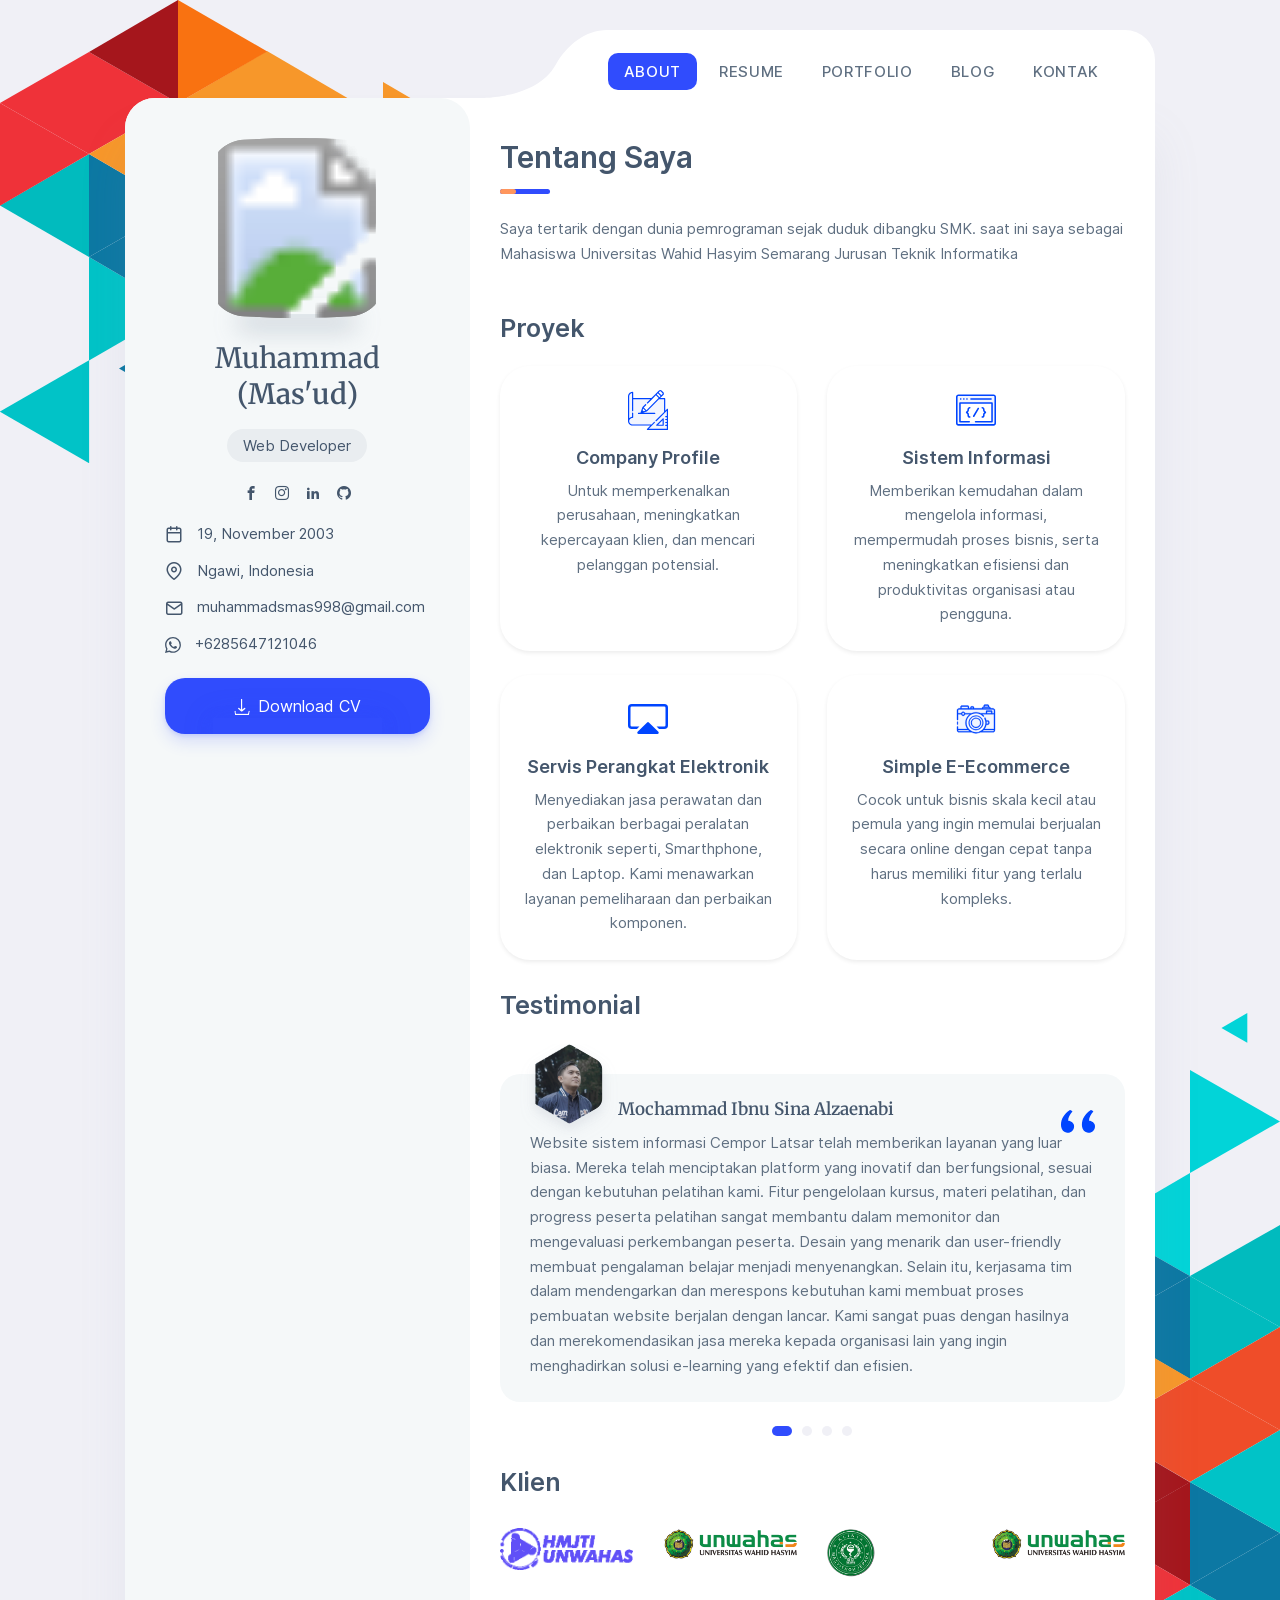
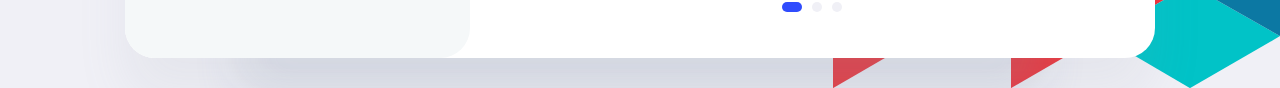
==== commit 273007d9: "perubahan link ke 2" ====
--- a/index.html
+++ b/index.html
@@ -78,11 +78,11 @@
 
 		<div class="nav-wrap">
 			<ul class="nav">
-				<li class="nav__item"><a class="active" href="http://localhost/companyprofile/">About</a></li>
-				<li class="nav__item"><a href="http://localhost/companyprofile/resume.html">Resume</a></li>
-				<li class="nav__item"><a href="http://localhost/companyprofile/portfolio.html">Portfolio</a></li>
-				<li class="nav__item"><a href="http://localhost/companyprofile/blog.html">Blog</a></li>
-				<li class="nav__item"><a href="http://localhost/companyprofile/contact.html">Kontak</a></li>
+				<li class="nav__item"><a class="active" href="https://muhammadelta11.github.io/companyprofile/">About</a></li>
+				<li class="nav__item"><a href="https://muhammadelta11.github.io/companyprofile/resume.html">Resume</a></li>
+				<li class="nav__item"><a href="https://muhammadelta11.github.io/companyprofile/portfolio.html">Portfolio</a></li>
+				<li class="nav__item"><a href="https://muhammadelta11.github.io/companyprofile/blog.html">Blog</a></li>
+				<li class="nav__item"><a href="https://muhammadelta11.github.io/companyprofile/contact.html">Kontak</a></li>
 			</ul>
 		</div>
 
